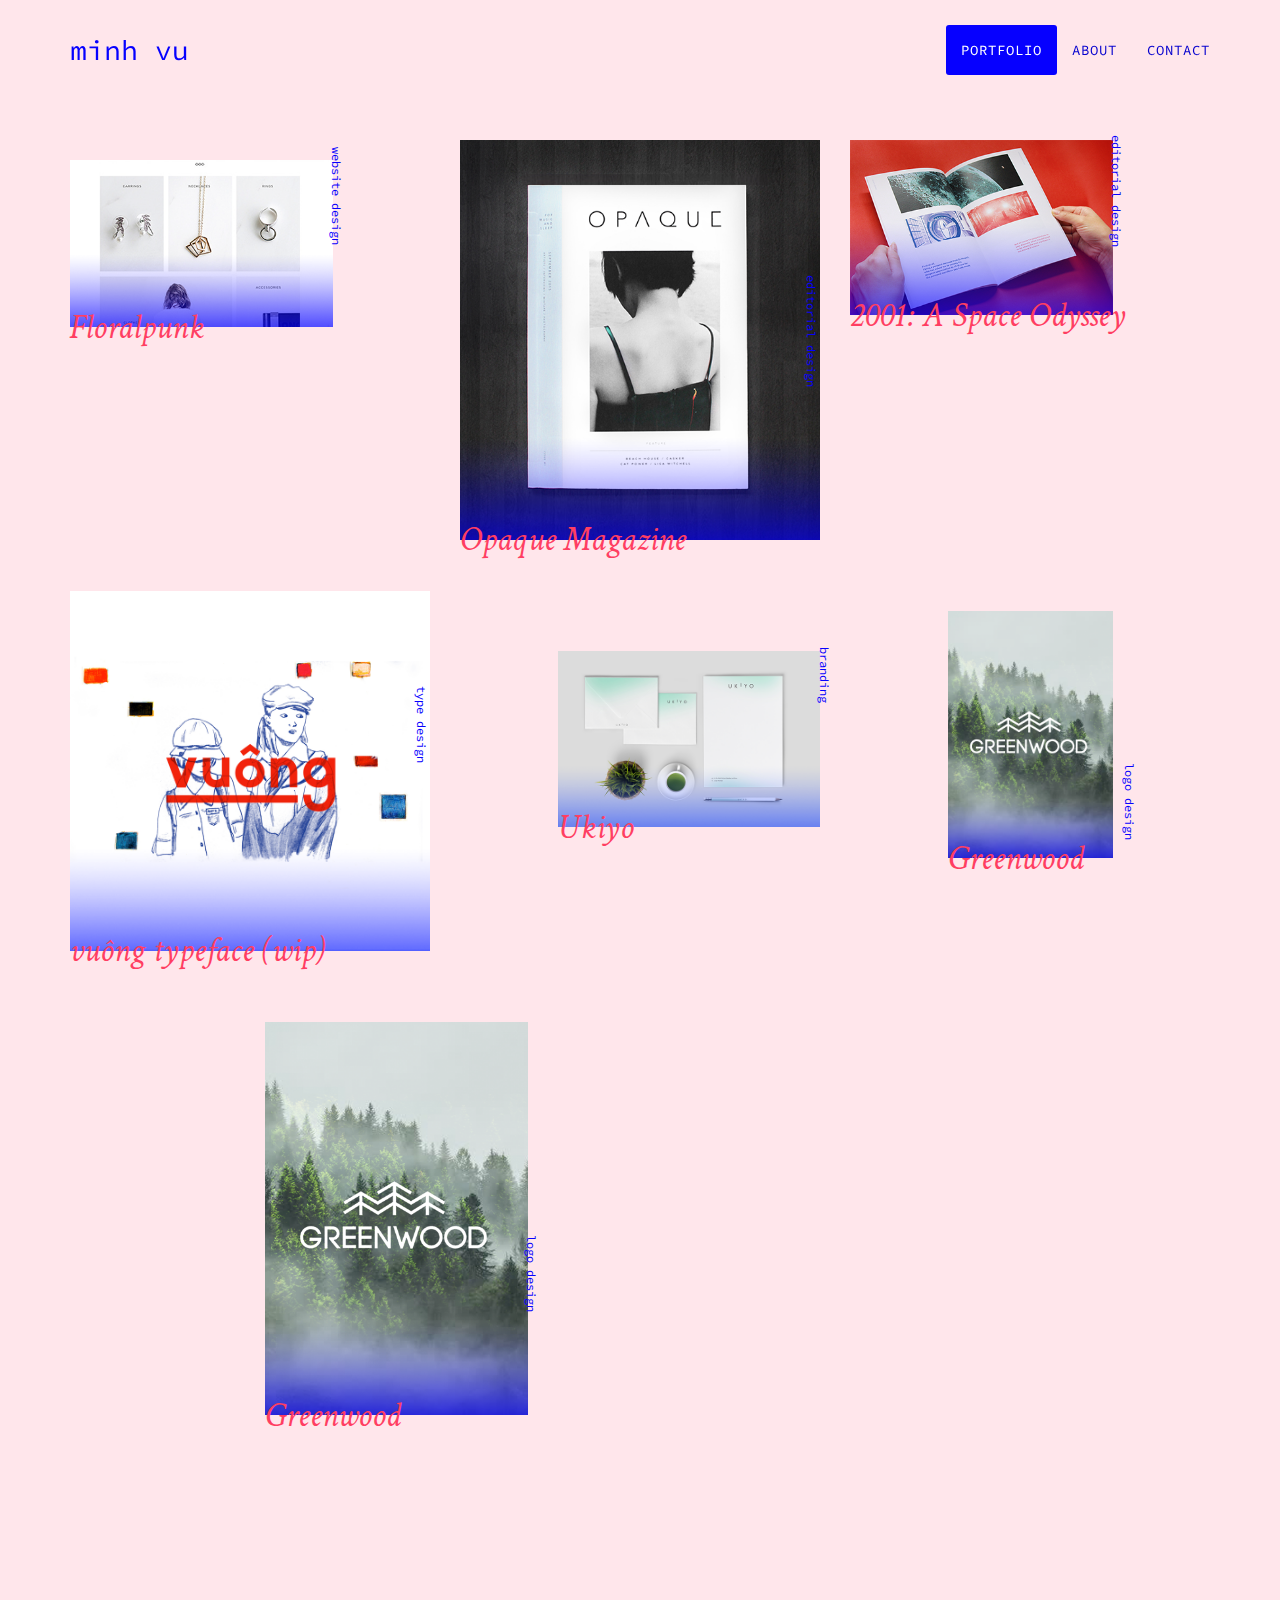
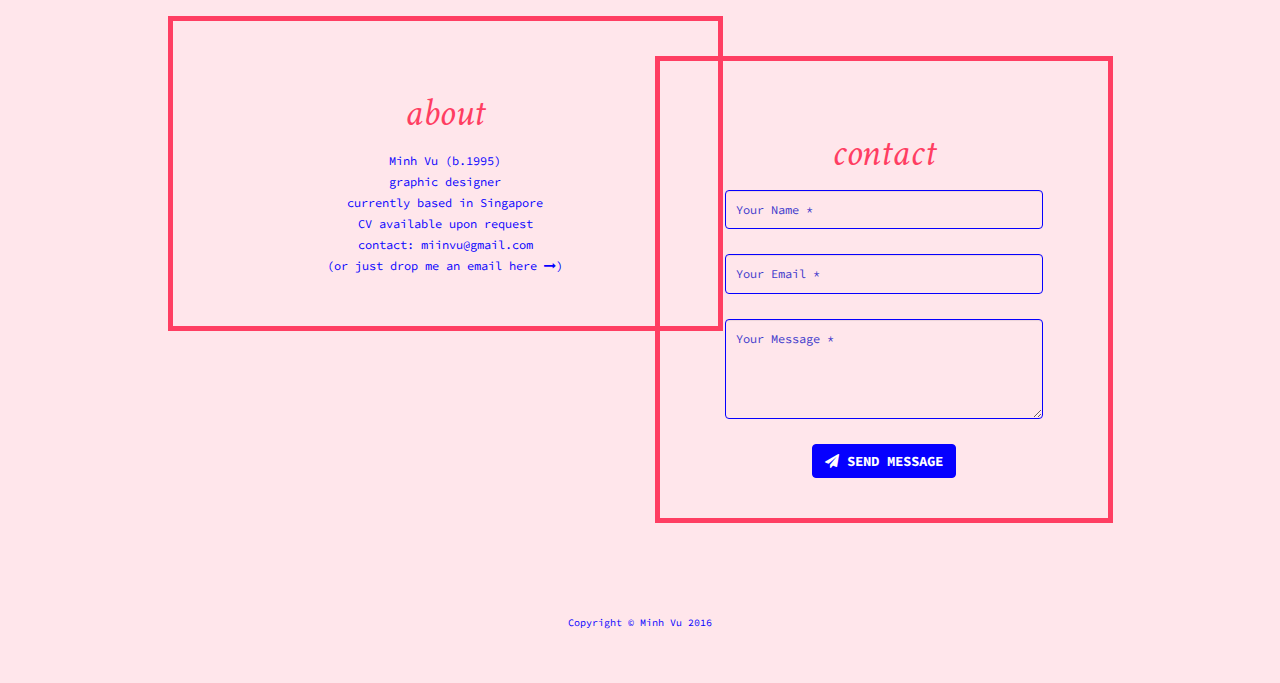
==== index.html @ 69112492 "change colors" ====
<!DOCTYPE html>
<html lang="en">

<head>

    <meta charset="utf-8">
    <meta http-equiv="X-UA-Compatible" content="IE=edge">
    <meta name="viewport" content="width=device-width, initial-scale=1">
    <meta name="description" content="">
    <meta name="author" content="">

    <title>Minh V</title>

    <!-- Bootstrap Core CSS -->
    <link href="css/bootstrap.min.css" rel="stylesheet">

    <!-- Custom CSS -->
    <link href="css/agency.css" rel="stylesheet">
    <link href="css/style.css" rel="stylesheet">
    <link href="css/animate.css" rel="stylesheet">
    <link rel="stylesheet" href="http://anijs.github.io/lib/anicollection/anicollection.css"/>




    <!-- Custom Fonts -->
    <link href="font-awesome/css/font-awesome.min.css" rel="stylesheet" type="text/css">
    <link href='https://fonts.googleapis.com/css?family=Source+Code+Pro:400,200' rel='stylesheet' type='text/css'>
    <link href='https://fonts.googleapis.com/css?family=Crimson+Text:400,400italic' rel='stylesheet' type='text/css'>
    <!-- HTML5 Shim and Respond.js IE8 support of HTML5 elements and media queries -->
    <!-- WARNING: Respond.js doesn't work if you view the page via file:// -->
    <!--[if lt IE 9]>
        <script src="https://oss.maxcdn.com/libs/html5shiv/3.7.0/html5shiv.js"></script>
        <script src="https://oss.maxcdn.com/libs/respond.js/1.4.2/respond.min.js"></script>
    <![endif]-->

</head>

<body id="page-top" class="index">

    <!-- Navigation -->
    <nav class="navbar navbar-default navbar-fixed-top">
        <div class="container">
            <!-- Brand and toggle get grouped for better mobile display -->
            <div class="navbar-header page-scroll">
                <button type="button" class="navbar-toggle" data-toggle="collapse" data-target="#bs-example-navbar-collapse-1">
                    <span class="sr-only">Toggle navigation</span>
                    <span class="icon-bar"></span>
                    <span class="icon-bar"></span>
                    <span class="icon-bar"></span>
                </button>
                <a class="navbar-brand page-scroll" href="#page-top">minh vu</a>
            </div>

            <!-- Collect the nav links, forms, and other content for toggling -->
            <div class="collapse navbar-collapse" id="bs-example-navbar-collapse-1">
                <ul class="nav navbar-nav navbar-right">
                    <li class="hidden">
                        <a href="#page-top"></a>
                    </li>

                    <li>
                        <a class="page-scroll" href="#portfolio">portfolio</a>
                    </li>
                    <li>
                        <a class="page-scroll" href="#about">about</a>
                    </li>

                    <li>
                        <a class="page-scroll" href="#contact">contact</a>
                    </li>
                </ul>
            </div>
            <!-- /.navbar-collapse -->
        </div>
        <!-- /.container-fluid -->
    </nav>


    <!-- Portfolio Grid Section -->
    <section id="portfolio" >
        <section class="container">

            <div class="row">
                <div class="col-md-3 col-sm-6 portfolio-item" data-anijs="if: scroll, on: window, do: flipInX animated, before: $scrollReveal"><br>
                    <a href="#portfolioModal1" class="portfolio-link" data-toggle="modal">
                        <div class="portfolio-hover top">
                            <div class="portfolio-hover-content">
                                <i class="fa fa-bomb fa-2x"></i>
                            </div>
                        </div>
                        <img src="img/portfolio/floralpunk.png" class="img-responsive" alt="">
                    </a>
                    <div class="portfolio-caption">
                      <p class="text-muted">website design</p>
                        <h4>Floralpunk</h4>
                    </div>
                </div>
                <div class="col-md-4 col-md-push-1 col-sm-6 portfolio-item" data-anijs="if: scroll, on: window, do: flipInX animated, before: $scrollReveal">
                    <a href="#portfolioModal2" class="portfolio-link " data-toggle="modal">
                        <div class="portfolio-hover">
                            <div class="portfolio-hover-content">
                                <i class="fa fa-bomb fa-3x"></i>
                            </div>
                        </div>
                        <img src="img/portfolio/opaque.png" class="img-responsive" alt="">
                    </a>
                    <div class="portfolio-caption">
                      <p class="text-muted">editorial design</p>
                        <h4>Opaque Magazine</h4>
                    </div>
                </div>
                <div class="col-md-3 col-md-push-1 col-sm-6 col-sm-push-2 portfolio-item" data-anijs="if: scroll, on: window, do: flipInX animated, before: $scrollReveal">
                    <a href="#portfolioModal3" class="portfolio-link" data-toggle="modal">
                        <div class="portfolio-hover">
                            <div class="portfolio-hover-content">
                                <i class="fa fa-bomb fa-2x"></i>
                            </div>
                        </div>
                        <img src="img/portfolio/odyssey.png" class="img-responsive" alt="">
                    </a>
                    <div class="portfolio-caption">
                        <h4>2001: A Space Odyssey</h4>
                        <p class="text-muted">editorial design</p>
                    </div>
                </div>
              </div>
              <div class="row">
                <div class="col-md-4 col-sm-5 portfolio-item" data-anijs="if: scroll, on: window, do: flipInX animated, before: $scrollReveal">
                    <a href="#portfolioModal4" class="portfolio-link" data-toggle="modal">
                        <div class="portfolio-hover">
                            <div class="portfolio-hover-content">
                                <i class="fa fa-bomb fa-3x"></i>
                            </div>
                        </div>
                        <img src="img/portfolio/vuong.png" class="img-responsive" alt="">
                    </a>
                    <div class="portfolio-caption">
                        <h4>vuông typeface (wip)</h4>
                        <p class="text-muted">type design</p>
                    </div>
                </div>
                <div class="col-md-3 col-md-push-1 col-sm-6 col-sm-push-1 portfolio-item" data-anijs="if: scroll, on: window, do: flipInX animated, before: $scrollReveal">
                  <br><br><br>
                    <a href="#portfolioModal5" class="portfolio-link" data-toggle="modal">
                        <div class="portfolio-hover">
                            <div class="portfolio-hover-content">
                                <i class="fa fa-bomb fa-2x"></i>
                            </div>
                        </div>
                        <img src="img/portfolio/ukiyo.png" class="img-responsive" alt="">
                    </a>
                    <div class="portfolio-caption">
                        <h4>Ukiyo</h4>
                        <p class="text-muted">branding</p>
                    </div>
                </div>
                <div class="col-md-2 col-md-push-2 col-sm-4 col-sm-push-4 portfolio-item" data-anijs="if: scroll, on: window, do: flipInX animated, before: $scrollReveal">
                  <br>
                    <a href="#portfolioModal6" class="portfolio-link" data-toggle="modal">
                        <div class="portfolio-hover">
                            <div class="portfolio-hover-content">
                                <i class="fa fa-bomb fa-x"></i>
                            </div>
                        </div>
                        <img src="img/portfolio/greenwood.png" class="img-responsive" alt="">
                    </a>
                    <div class="portfolio-caption">
                        <h4>Greenwood</h4>
                        <p class="text-muted">logo design</p>
                    </div>
                </div>

              </div>
              <div class="row">
                <div class="col-md-3 col-md-push-2 col-sm-4 col-sm-push-0 portfolio-item" data-anijs="if: scroll, on: window, do: flipInX animated, before: $scrollReveal">
                  <br>
                    <a href="#portfolioModal6" class="portfolio-link" data-toggle="modal">
                        <div class="portfolio-hover">
                            <div class="portfolio-hover-content">
                                <i class="fa fa-bomb fa-x"></i>
                            </div>
                        </div>
                        <img src="img/portfolio/greenwood.png" class="img-responsive" alt="">
                    </a>
                    <div class="portfolio-caption">
                        <h4>Greenwood</h4>
                        <p class="text-muted">logo design</p>
                    </div>
                </div>


            </div>
        </section>
    </section>

    <!-- About Section -->

        <section class="container">
          <div class="row">
            <div class="col-md-6 col-md-push-1 col-sm-6 text-left ">
              <div class="bg-border" data-anijs="if: scroll, on: window, do: flipInX animated, before: $scrollReveal">
                <section id="about" >
                    <h2 class="section-heading text-center">about</h2>
                    <p class="text-muted text-center">Minh Vu (b.1995)
                    <br>graphic designer
                    <br>currently based in Singapore
                    <br> CV available upon request
                    <br>contact: miinvu@gmail.com
                    <br>(or just drop me an email here <i class="fa fa-long-arrow-right"></i>)
                </p>
                </section>
              </div>
            </div>


    <!-- Contact Section -->
                <div class="col-md-5 col-md-push-0 col-sm-6 text-center ">
                  <br><br><div class="bg-border" data-anijs="if: scroll, on: window, do: flipInX animated, before: $scrollReveal">
                  <section id="contact">
                    <h2 class="section-heading">contact</h2>
                    <form name="sentMessage" id="contactForm" novalidate>
                                <div class="form-group">
                                    <input type="text" class="form-control" placeholder="Your Name *" id="name" required data-validation-required-message="Please enter your name.">
                                    <p class="help-block text-danger"></p>
                                </div>
                                <div class="form-group">
                                    <input type="email" class="form-control" placeholder="Your Email *" id="email" required data-validation-required-message="Please enter your email address.">
                                    <p class="help-block text-danger"></p>
                                </div>
                                <div class="form-group">
                                    <textarea class="form-control" placeholder="Your Message *" id="message" required data-validation-required-message="Please enter a message."></textarea>
                                    <p class="help-block text-danger"></p>
                                </div>
                            <div class="clearfix"></div>
                                <div id="success"></div>
                                <button type="submit" class="btn btn-primary"><i class="fa fa-paper-plane"></i> Send Message</button>
                            </div>
                        </div>
                    </form>
    </section>
  </div></div></div></section>





<!--FOOTER-->

    <footer>
        <div class="container">
            <div class="row">
                <div class="col-md-12 text-center">
                    <span class="copyright">Copyright &copy; Minh Vu 2016</span>
                </div>


            </div>
        </div>
    </footer>

    <!-- Portfolio Modals -->
    <!-- Use the modals below to showcase details about your portfolio projects! -->

    <!-- Portfolio Modal 1 -->
    <div class="portfolio-modal modal fade" id="portfolioModal1" tabindex="-1" role="dialog" aria-hidden="true">
        <div class="modal-content">
            <div class="close-modal" data-dismiss="modal">
                <i class="fa fa-times fa-2x" style="color:#0600ff"></i>
            </div>
            <div class="container">
                <div class="row">
                    <div class="col-lg-10 col-lg-offset-1">
                        <div class="modal-body">
                            <!-- Project Details Go Here -->
                            <img class="img-responsive img-centered" src="img/portfolio/floralpunk-pv.jpg" alt="" >
                            <button type="button" class="btn btn-primary" data-dismiss="modal">
                              <i class="fa fa-fast-backward"></i></i> Take me back</button>

                        </div>
                    </div>
                </div>
            </div>
        </div>
    </div>

    <!-- Portfolio Modal 2 -->
    <div class="portfolio-modal modal fade" id="portfolioModal2" tabindex="-1" role="dialog" aria-hidden="true">
        <div class="modal-content">
            <div class="close-modal" data-dismiss="modal">
                <i class="fa fa-times fa-2x" style="color:#0600ff"></i>
            </div>
            <div class="container">
                <div class="row">
                    <div class="col-lg-8 col-lg-offset-2">
                        <div class="modal-body">
                            <h2>Opaque Magazine</h2>
                            <p>A magazine about music and sleep. It simply explores the connection between these two things. Contents include music reviews of relevant musicians, interviews of different people about their sleeps and things around, a mixtape and a photography feature. My magazine concentrates on artists whose music is quite soft and mellow, overall easy-to-sleep-to kind. For interviews, questions are just simple things like what music they listen to before sleeping, where do they sleep best, so on. There is also a photography article which was done by me, and a mixtape.
                            </p>
                            <img class="img-responsive img-centered" src="img/portfolio/opaque-pv1.jpg" alt="">
                            <img class="img-responsive img-centered" src="img/portfolio/opaque-pv2.jpg" alt="">
                            <img class="img-responsive img-centered" src="img/portfolio/opaque-pv3.jpg" alt="">
                            <img class="img-responsive img-centered" src="img/portfolio/opaque-pv4.jpg" alt="">
                            <img class="img-responsive img-centered" src="img/portfolio/opaque-pv5.jpg" alt="">
                            <img class="img-responsive img-centered" src="img/portfolio/opaque-pv6.jpg" alt="">
                            <img class="img-responsive img-centered" src="img/portfolio/opaque-pv7.jpg" alt="">
                            <button type="button" class="btn btn-primary" data-dismiss="modal">
                              <i class="fa fa-fast-backward"></i></i> Take me back</button>
                        </div>
                    </div>
                </div>
            </div>
        </div>
    </div>

    <!-- Portfolio Modal 3 -->
    <div class="portfolio-modal modal fade" id="portfolioModal3" tabindex="-1" role="dialog" aria-hidden="true">
        <div class="modal-content">
            <div class="close-modal" data-dismiss="modal">
                <i class="fa fa-times fa-2x" style="color:#0600ff"></i>
            </div>
            <div class="container">
                <div class="row">
                    <div class="col-lg-8 col-lg-offset-2">
                        <div class="modal-body">
                            <!-- Project Details Go Here -->
                            <h2>2001: A Space Odyssey</h2>
                            <p>Stanley Kubrick’s 2001: A Space Odyssey in a booklet.</p>
                            <img class="img-responsive img-centered" src="img/portfolio/odyssey-pv1.gif" alt="">
                            <img class="img-responsive img-centered" src="img/portfolio/odyssey-pv2.png" alt="">
                            <img class="img-responsive img-centered" src="img/portfolio/odyssey-pv3.png" alt="">
                            <img class="img-responsive img-centered" src="img/portfolio/odyssey-pv4.png" alt="">
                            <img class="img-responsive img-centered" src="img/portfolio/odyssey-pv5.png" alt="">
                            <img class="img-responsive img-centered" src="img/portfolio/odyssey-pv6.png" alt="">
                            <img class="img-responsive img-centered" src="img/portfolio/odyssey-pv7.png" alt="">
                            <img class="img-responsive img-centered" src="img/portfolio/odyssey-pv8.png" alt="">
                            <img class="img-responsive img-centered" src="img/portfolio/odyssey-pv9.png" alt="">
                            <img class="img-responsive img-centered" src="img/portfolio/odyssey-pv10.png" alt="">
                            <button type="button" class="btn btn-primary" data-dismiss="modal">
                              <i class="fa fa-fast-backward"></i></i> Take me back</button>
                            </div>
                    </div>
                </div>
            </div>
        </div>
    </div>

    <!-- Portfolio Modal 4 -->
    <div class="portfolio-modal modal fade" id="portfolioModal4" tabindex="-1" role="dialog" aria-hidden="true">
        <div class="modal-content">
            <div class="close-modal" data-dismiss="modal">
                <i class="fa fa-times fa-2x" style="color:#0600ff"></i>
            </div>
            <div class="container">
                <div class="row">
                    <div class="col-lg-8 col-lg-offset-2">
                        <div class="modal-body">
                            <!-- Project Details Go Here -->
                            <h2>vuông typeface (wip)</h2>
                            <p>A personal experimental type project, which is inspired by modernism grotesque typeface and Vietnamese's handwriting.
Work-in-progress.</p>
                            <img class="img-responsive img-centered" src="img/portfolio/vuong-pv1.jpg" alt="">
                            <img class="img-responsive img-centered" src="img/portfolio/vuong-pv2.jpg" alt="">
                            <img class="img-responsive img-centered" src="img/portfolio/vuong-pv3.jpg" alt="">
                            <img class="img-responsive img-centered" src="img/portfolio/vuong-pv4.jpg" alt="">
                            <img class="img-responsive img-centered" src="img/portfolio/vuong-pv5.jpg" alt="">
                            <img class="img-responsive img-centered" src="img/portfolio/vuong-pv6.jpg" alt="">
                            <img class="img-responsive img-centered" src="img/portfolio/vuong-pv7.jpg" alt="">
                            <button type="button" class="btn btn-primary" data-dismiss="modal">
                              <i class="fa fa-fast-backward"></i></i> Take me back</button>

                            </div>
                    </div>
                </div>
            </div>
        </div>
    </div>

    <!-- Portfolio Modal 5 -->
    <div class="portfolio-modal modal fade" id="portfolioModal5" tabindex="-1" role="dialog" aria-hidden="true">
        <div class="modal-content">
            <div class="close-modal" data-dismiss="modal">
                <i class="fa fa-times fa-2x" style="color:#0600ff"></i>
            </div>
            <div class="container">
                <div class="row">
                    <div class="col-lg-8 col-lg-offset-2">
                        <div class="modal-body">
                            <!-- Project Details Go Here -->
                            <h2>Ukiyo</h2>
                            <p>Ukiyo is a modern tea house in Tokyo, Japan. 'Ukiyo' in Japanese means 'The Floating World'.
                              The logo design resembles this notion and mint green is used as the main color for a tranquil and delicate brand visual.</p>
                            <img class="img-responsive img-centered" src="img/portfolio/ukiyo-pv1.jpg" alt="">
                            <img class="img-responsive img-centered" src="img/portfolio/ukiyo-pv2.jpg" alt="">
                            <img class="img-responsive img-centered" src="img/portfolio/ukiyo-pv3.jpg" alt="">
                            <button type="button" class="btn btn-primary" data-dismiss="modal">
                              <i class="fa fa-fast-backward"></i></i> Take me back</button>
                            </div>
                    </div>
                </div>
            </div>
        </div>
    </div>

    <!-- Portfolio Modal 6 -->
    <div class="portfolio-modal modal fade" id="portfolioModal6" tabindex="-1" role="dialog" aria-hidden="true">
        <div class="modal-content">
            <div class="close-modal" data-dismiss="modal">
                <i class="fa fa-times fa-2x" style="color:#0600ff"></i>
            </div>
            <div class="container">
                <div class="row">
                    <div class="col-lg-8 col-lg-offset-2">
                        <div class="modal-body">
                            <!-- Project Details Go Here -->
                            <h2>Greenwood</h2>
                            <p>Greenwood is a small handmade clothing brand based in Hanoi, Vietnam. The logo focuses on simplicity and freshness.</p>
                            <img class="img-responsive img-centered" src="img/portfolio/greenwood-pv1.png" alt="">
                            <img class="img-responsive img-centered" src="img/portfolio/greenwood-pv2.jpg" alt="">
                            <img class="img-responsive img-centered" src="img/portfolio/greenwood-pv3.jpg" alt="">
                            <img class="img-responsive img-centered" src="img/portfolio/greenwood-pv4.jpg" alt="">
                            <img class="img-responsive img-centered" src="img/portfolio/greenwood-pv5.jpg" alt="">
                            <button type="button" class="btn btn-primary" data-dismiss="modal">
                              <i class="fa fa-fast-backward"></i></i> Take me back</button>
                            </div>
                    </div>
                </div>
            </div>
        </div>
    </div>

    <!-- jQuery & THEME-->
    <script src="js/jquery.js"></script>

    <!-- Bootstrap Core JavaScript -->
    <script src="js/bootstrap.min.js"></script>

    <!-- Plugin JavaScript -->

    <script src="http://cdnjs.cloudflare.com/ajax/libs/jquery-easing/1.3/jquery.easing.min.js"></script>
    <script src="js/classie.js"></script>
    <script src="js/cbpAnimatedHeader.js"></script>
    <!-- AniJS Core File -->
    <script src="http://anijs.github.io/lib/anijs/anijs.js"></script>
    <script src="http://anijs.github.io/lib/anijs/helpers/scrollreveal/anijs-helper-scrollreveal.js"></script>


    <!-- Contact Form JavaScript -->
    <script src="js/jqBootstrapValidation.js"></script>
    <script src="js/contact_me.js"></script>

    <!-- Custom Theme JavaScript -->
    <script src="js/agency.js"></script>
    <script src="js/paralax.js"></script>
    <script src="js/app.js"></script>




</body>

</html>
---- css/style.css ----
body{
  overflow-x:hidden;
  font-family:"Crimson Text","Source Code Pro",sans-serif;
  background-color:#ffe6eb;
  background-image: url(../img/b.png);
  background-position: center;
  background-attachment: fixed;
  background-repeat:repeat;
}

.text-muted{font-family: "Source Code Pro";color:#0600ff}

.text-primary{color:#ff3e62}


p{font-size:12px;line-height:1.75}

p.large{font-size:16px}

a,a:hover,a:focus,a:active,a.active{outline:0}

a{color:#0600ff}a:hover,a:focus,a:active,a.active{color:#0500ce}

h1,h2,h3,h4,h5,h6{font-family: "Crimson Text","Source Code Pro","Helvetica Neue",Helvetica,Arial,sans-serif;color:#ff3e62;font-weight:400}

.img-centered{margin:0 auto}.bg-blue{background-color: #0600ff; }

.bg-darkest-gray{background-color:transparent}
.bg-border {border-color:#ff3e62; border-style: solid; border-width: 5px;padding-left: 45px; padding-right: 45px;}

.btn-primary{color:#fff;background-color:#0600ff;border-color:#0600ff;font-family:"Source Code Pro",Helvetica,Arial,sans-serif;text-transform:uppercase;font-weight:700}

.btn-primary:hover,.btn-primary:focus,.btn-primary:active,.btn-primary.active,.open .dropdown-toggle.btn-primary{color:#fff;background-color:#0500ce;border-color:#0500ce}

.btn-primary:active,.btn-primary.active,.open .dropdown-toggle.btn-primary{background-image:none}

.btn-primary.disabled,.btn-primary[disabled],fieldset[disabled] .btn-primary,.btn-primary.disabled:hover,.btn-primary[disabled]:hover,fieldset[disabled] .btn-primary:hover,.btn-primary.disabled:focus,.btn-primary[disabled]:focus,fieldset[disabled] .btn-primary:focus,.btn-primary.disabled:active,.btn-primary[disabled]:active,fieldset[disabled] .btn-primary:active,.btn-primary.disabled.active,.btn-primary[disabled].active,fieldset[disabled] .btn-primary.active{background-color:#0600ff;border-color:#0600ff}

.btn-primary .badge{color:#0600ff;background-color:#fff}

.btn-xl{color:#fff;background-color:#0600ff;border-color:#0600ff;font-family:"Source Code Pro",Helvetica,Arial,sans-serif;text-transform:uppercase;font-weight:700;border-radius:3px;font-size:18px;padding:20px 40px}

.btn-xl:hover,.btn-xl:focus,.btn-xl:active,.btn-xl.active,.open .dropdown-toggle.btn-xl{color:#fff;background-color:#0500ce;border-color:#0500ce}

.btn-xl:active,.btn-xl.active,.open .dropdown-toggle.btn-xl{background-image:none}

.btn-xl.disabled,.btn-xl[disabled],fieldset[disabled] .btn-xl,.btn-xl.disabled:hover,.btn-xl[disabled]:hover,fieldset[disabled] .btn-xl:hover,.btn-xl.disabled:focus,.btn-xl[disabled]:focus,fieldset[disabled] .btn-xl:focus,.btn-xl.disabled:active,.btn-xl[disabled]:active,fieldset[disabled] .btn-xl:active,.btn-xl.disabled.active,.btn-xl[disabled].active,fieldset[disabled] .btn-xl.active{background-color:#0600ff;border-color:#0600ff}

.btn-xl .badge{color:#0600ff;background-color:#fff}

.navbar-default{background-color:transparent;border-color:transparent}

.navbar-default .navbar-brand{color:#0600ff;font-family:"Source Code Pro",Helvetica,Arial,cursive}

.navbar-default .navbar-brand:hover,.navbar-default .navbar-brand:focus,.navbar-default .navbar-brand:active,.navbar-default .navbar-brand.active{color:#0500ce}

.navbar-default .navbar-collapse{border-color:transparent}

.navbar-default .navbar-toggle{background-color:#0600ff;border-color:#0600ff}

.navbar-default .navbar-toggle .icon-bar{background-color:#fff}

.navbar-default .navbar-toggle:hover,.navbar-default .navbar-toggle:focus{background-color:#0600ff}

.navbar-default .nav li a{font-family:"Source Code Pro",Helvetica,Arial,sans-serif;text-transform:uppercase;font-weight:400;letter-spacing:1px;color:#0500ce}

.navbar-default .nav li a:hover,.navbar-default .nav li a:focus{color:#0600ff;outline:0}

.navbar-default .navbar-nav>.active>a{border-radius:0;color:#fff;background-color:#0600ff}

.navbar-default .navbar-nav>.active>a:hover,.navbar-default .navbar-nav>.active>a:focus{color:#fff;background-color:#0500ce}

@media (min-width:768px){.navbar-default{background-color:transparent;padding:25px 0;-webkit-transition:padding .3s;-moz-transition:padding .3s;transition:padding .3s;border:0}

.navbar-default .navbar-brand{font-size:2em;-webkit-transition:all .3s;-moz-transition:all .3s;transition:all .3s}

.navbar-default .navbar-nav>.active>a{border-radius:3px}

.navbar-default.navbar-shrink{
  background-color:transparent;
  background-image: url(../img/b.png);
  background-position: center;
  background-attachment: fixed;
  background-repeat:repeat;
  padding:10px 0}

.navbar-default.navbar-shrink .navbar-brand{font-size:1.5em}}

header{background-image:url(../img/header-bg.jpg);
  background-repeat:none;background-attachment:scroll;background-position:center center;-webkit-background-size:cover;-moz-background-size:cover;background-size:cover;-o-background-size:cover;text-align:center;color:#fff}

  header .intro-text{padding-top:100px;padding-bottom:50px}

  header .intro-text .intro-lead-in{font-family:"Droid Serif","Helvetica Neue",Helvetica,Arial,sans-serif;font-style:italic;font-size:22px;line-height:22px;margin-bottom:25px}

  header .intro-text .intro-heading{font-family:Montserrat,"Helvetica Neue",Helvetica,Arial,sans-serif;text-transform:uppercase;font-weight:700;font-size:50px;line-height:50px;margin-bottom:25px}

  @media (min-width:768px){header .intro-text{padding-top:300px;padding-bottom:200px}

  header .intro-text .intro-lead-in{font-family:"Source Code Pro",Helvetica,Arial,sans-serif;font-style:italic;font-size:40px;line-height:40px;margin-bottom:25px}

  header .intro-text .intro-heading{font-family:"Source Code Pro",Helvetica,Arial,sans-serif;text-transform:uppercase;font-weight:700;font-size:75px;line-height:75px;margin-bottom:50px}}

  section{padding:40px 0}

  section h2.section-heading{font-size:40px;margin-top:0;margin-bottom:15px;font-style:italic;}

  section h3.section-subheading{font-size:16px;font-family:"Source Code Pro",Helvetica,Arial,sans-serif;text-transform:none;font-weight:400;margin-bottom:75px}

  @media (min-width:768px){section{padding:70px 20px 40px}}
  @media (max-width:768px){section{padding:30px 0 2 0px 0}}

  .service-heading{margin:15px 0;text-transform:none}

  #portfolio .portfolio-item{margin:0 0 25px;right:0; }

  #portfolio .portfolio-item .portfolio-link{display:block;position:relative;max-width:400px;margin:0 auto;top:0;}

  #portfolio .portfolio-item .portfolio-link .portfolio-hover{background:rgba(6,0,255,.9);position:absolute;width:100%;height:100%;opacity:0;
  transition:all ease .5s;-webkit-transition:all ease .5s;-moz-transition:all ease .5s;}


  #portfolio .portfolio-item .portfolio-link .portfolio-hover:hover{opacity:1; }

  #portfolio .portfolio-item .portfolio-link .portfolio-hover .portfolio-hover-content{position:absolute;width:100%;height:20px;font-size:20px;text-align:center;top:50%;margin-top:-12px;color:#fff}

  #portfolio .portfolio-item .portfolio-link .portfolio-hover .portfolio-hover-content i{margin-top:-12px}

  #portfolio .portfolio-item .portfolio-link .portfolio-hover .portfolio-hover-content h3,#portfolio .portfolio-item .portfolio-link .portfolio-hover .portfolio-hover-content h4{margin:0}

  #portfolio .portfolio-item .portfolio-caption{max-width:400px;margin:0 auto;background-color:transparent;text-align:left; }#portfolio .portfolio-item .portfolio-caption h4{font-family:"Crimson Text",Helvetica,Arial,sans-serif;font-style:italic;font-size:34px;margin:0;position:absolute;bottom:1px;}


  #portfolio .portfolio-item .portfolio-caption p{font-family:"Source Code Pro",Helvetica,Arial,sans-serif;font-size:12px;weight:200;margin:0; top:0px;
  transform: rotate(90deg);
  -webkit-transform: rotate(90deg);
-moz-transform: rotate(90deg);
-ms-transform: rotate(90deg);
-o-transform: rotate(90deg);
transform: rotate(90deg);
-ms-transform: rotate(90deg); /* IE 9 */
-ms-transform-origin: 87% 230%; /* IE 9 */
-webkit-transform: rotate(90deg); /* Chrome, Safari, Opera */
-webkit-transform-origin: 87% 320%; /* Chrome, Safari, Opera */
transform: rotate(90deg);
  	transform-origin: 87% 230% ;
  z-index:20000;}


  #portfolio *{z-index:0}@media (min-width:767px){#portfolio .portfolio-item{margin:0 0 30px}}

.team-member{text-align:center;margin-bottom:50px}
.team-member img{margin:0 auto;border:7px solid #fff}
.team-member h4{margin-top:25px;margin-bottom:0;text-transform:none}
.team-member p{margin-top:0}aside.clients img{margin:50px auto}
section#contact{background-color: transparent;  }
section#contact .section-heading{color:#ff3e62;}
section#contact .form-group{margin-bottom:25px;}
section#contact .form-group input,section#contact .form-group textarea{
  font-family:"Source Code Pro","Helvetica Neue",Helvetica,Arial,sans-serif;
  text-transform:;
  font-weight:400;
  font-size:12px;
  color:#ff3e62;
  padding:10px;
}
section#contact .form-group input.form-control{height:auto;background-color:transparent;border-color:#0600ff;}
section#contact .form-group textarea.form-control{height:100px;background-color:transparent; border-color:#0600ff;}
section#contact .form-control:focus{border-color:#0600ff;box-shadow:none}
section#contact ::-webkit-input-placeholder{font-family:"Source Code Pro","Helvetica Neue",Helvetica,Arial,sans-serif;text-transform:;font-weight:400;color:#3e3acb}
section#contact :-moz-placeholder{font-family:"Source Code Pro","Helvetica Neue",Helvetica,Arial,sans-serif;text-transform:;font-weight:400;color:#3e3acb}
section#contact ::-moz-placeholder{font-family:"Source Code Pro","Helvetica Neue",Helvetica,Arial,sans-serif;text-transform:;font-weight:400;color:#3e3acb}
section#contact :-ms-input-placeholder{font-family:"Source Code Pro""Helvetica Neue",Helvetica,Arial,sans-serif;text-transform:;font-weight:400;color:#3e3acb}
section#contact .text-danger{font-family:"Source Code Pro","Helvetica Neue",Helvetica,Arial,sans-serif;
color:#e74c3c}

footer{padding:25px 0;text-align:center}

footer span.copyright{line-height:70px;font-family:"Source Code Pro","Helvetica Neue",Helvetica,Arial,sans-serif;font-size:10px;text-transform:uppercase;text-transform:none;color:#0600ff;}

footer ul.quicklinks{margin-bottom:0;line-height:40px;font-family:"Crimson Text","Helvetica Neue",Helvetica,Arial,sans-serif;text-transform:uppercase;text-transform:none}

ul.social-buttons{margin-bottom:0}

ul.social-buttons li a{display:block;background-color:#222;height:40px;width:40px;border-radius:100%;font-size:20px;line-height:40px;color:#fff;outline:0;-webkit-transition:all .3s;-moz-transition:all .3s;transition:all .3s}

ul.social-buttons li a:hover,ul.social-buttons li a:focus,ul.social-buttons li a:active{background-color:#0600ff}

.btn:focus,.btn:active,.btn.active,.btn:active:focus{outline:0}

.portfolio-modal .modal-content{background-color:rgba(255, 245, 247, 0.9); border-radius:0;background-clip:border-box;-webkit-box-shadow:none;box-shadow:none;border:0;min-height:100%;padding:100px 0;text-align:center}

.portfolio-modal .modal-content h2{margin-bottom:15px;font-size:3em;font-style: italic;}

.portfolio-modal .modal-content p{margin-bottom:30px;
  font-family:"Source Code Pro",Helvetica,Arial,sans-serif; color:#0600ff;}

.portfolio-modal .modal-content p.item-intro{margin:20px 0 30px;font-family:"Source Code Pro",Helvetica,Arial,sans-serif;font-style:italic;font-size:16px}

.portfolio-modal .modal-content ul.list-inline{margin-bottom:30px;margin-top:0}

.portfolio-modal .modal-content img{margin-bottom:30px}

.portfolio-modal .close-modal{position:fixed;width:75px;height:75px;background-color:transparent;top:25px;right:25px;cursor:pointer}

.portfolio-modal .close-modal:hover{opacity:.6}

.portfolio-modal .close-modal .lr{height:75px;width:1px;margin-left:35px;background-color:#222;transform:rotate(45deg);-ms-transform:rotate(45deg);-webkit-transform:rotate(45deg);z-index:1051}

.portfolio-modal .close-modal .lr .rl{height:75px;width:1px;background-color:#222;transform:rotate(90deg);-ms-transform:rotate(90deg);-webkit-transform:rotate(90deg);z-index:1052}

.portfolio-modal .modal-backdrop{opacity:0;display:none}

::-moz-selection{text-shadow:none;background:#fff}

::selection{text-shadow:none;background:#fff}

img::selection{background:0 0}

img::-moz-selection{background:0 0}

body{webkit-tap-highlight-color:#0600ff}


/*ANIMATION SCROLL*/
.hidden{
     opacity:0;
}
.visible{
     opacity:1;
}
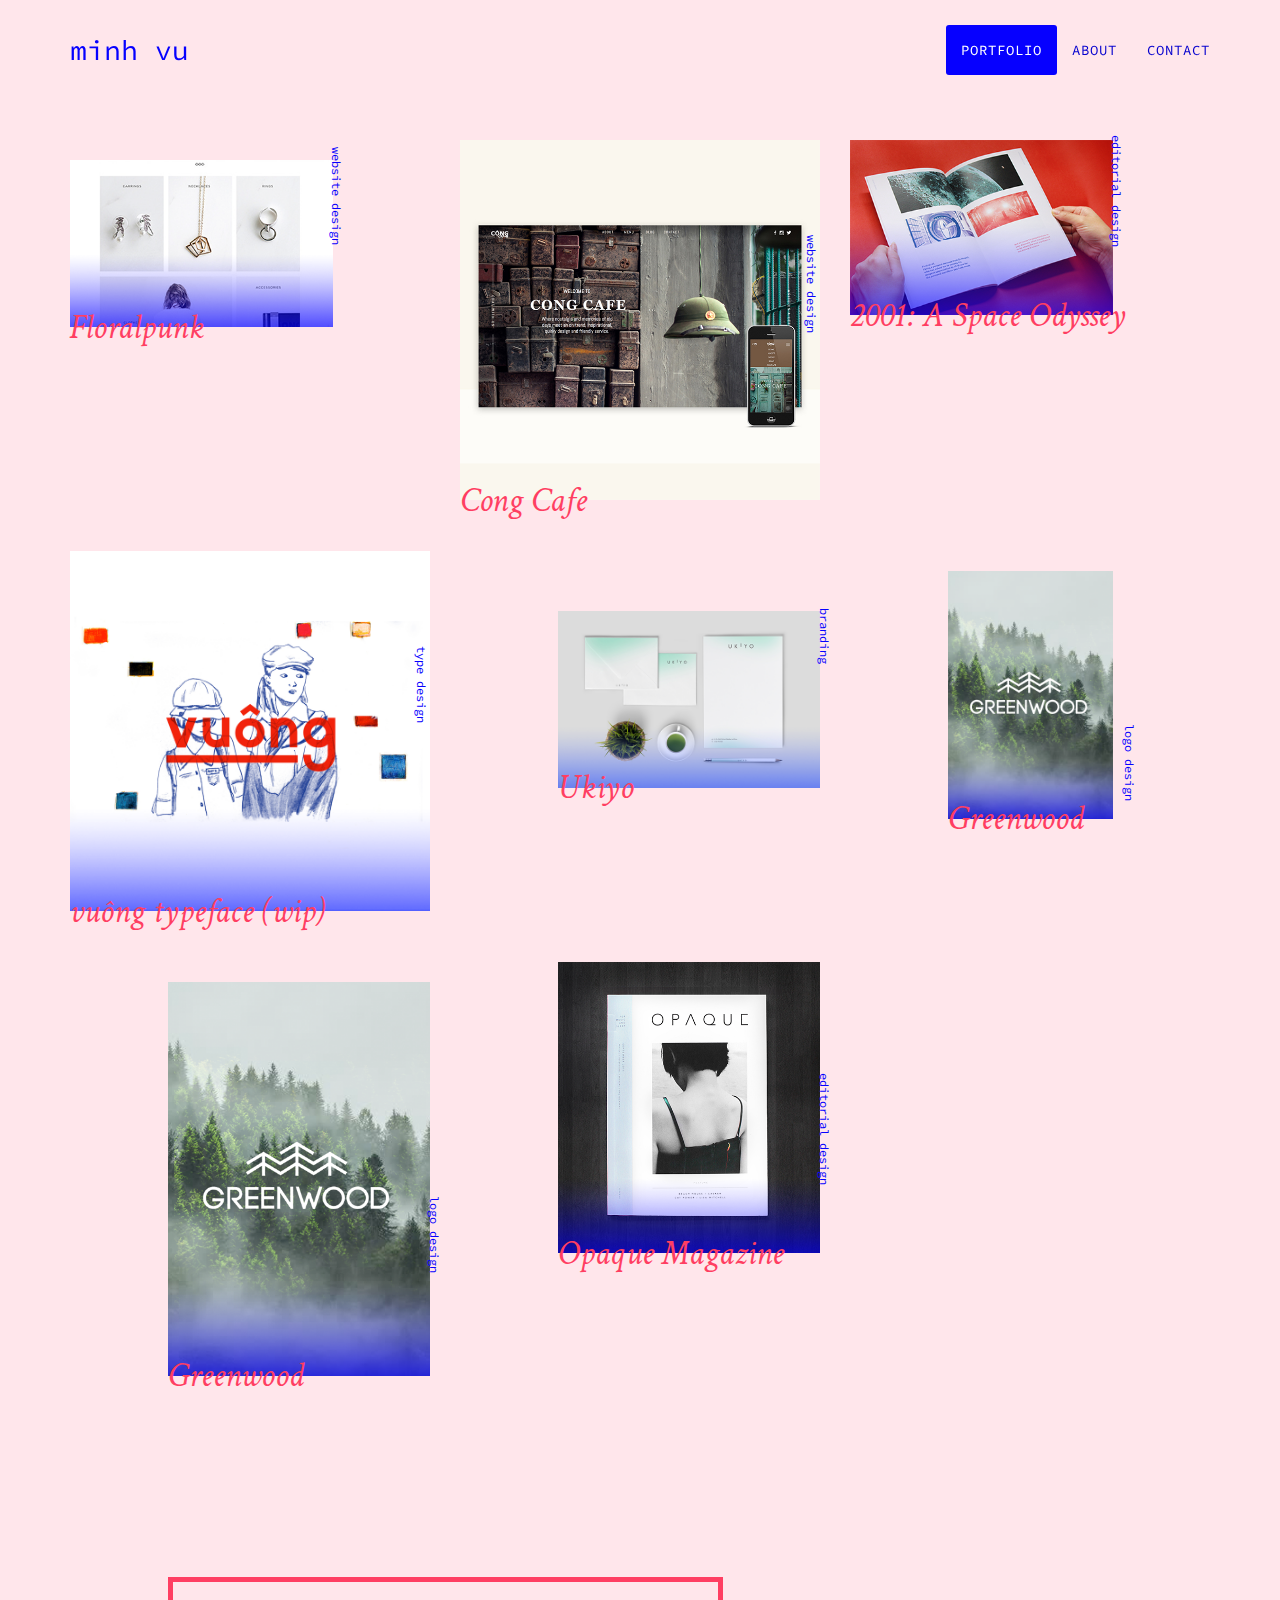
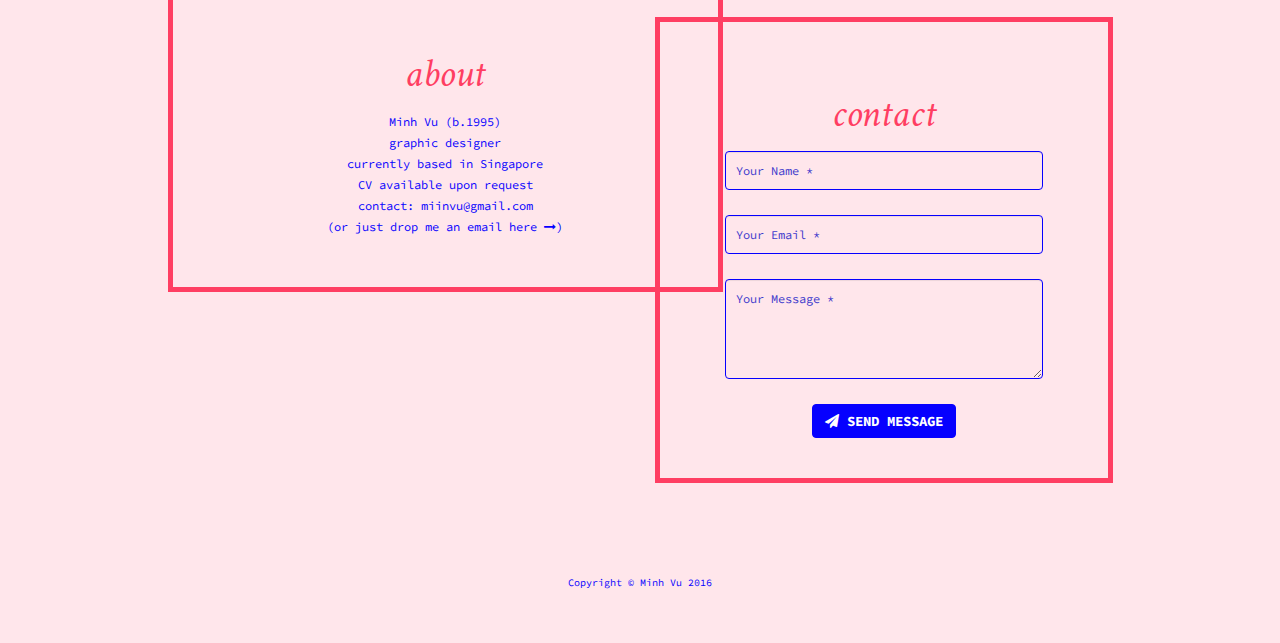
==== commit 5767e7bd: "congcafe" ====
--- a/index.html
+++ b/index.html
@@ -96,20 +96,22 @@
                         <h4>Floralpunk</h4>
                     </div>
                 </div>
+
                 <div class="col-md-4 col-md-push-1 col-sm-6 portfolio-item" data-anijs="if: scroll, on: window, do: flipInX animated, before: $scrollReveal">
-                    <a href="#portfolioModal2" class="portfolio-link " data-toggle="modal">
+                    <a href="#cong" class="portfolio-link " data-toggle="modal">
                         <div class="portfolio-hover">
                             <div class="portfolio-hover-content">
                                 <i class="fa fa-bomb fa-3x"></i>
                             </div>
                         </div>
-                        <img src="img/portfolio/opaque.png" class="img-responsive" alt="">
-                    </a>
-                    <div class="portfolio-caption">
-                      <p class="text-muted">editorial design</p>
-                        <h4>Opaque Magazine</h4>
-                    </div>
-                </div>
+                        <img src="img/portfolio/cong.jpg" class="img-responsive" alt="">
+                    </a>
+                    <div class="portfolio-caption">
+                      <p class="text-muted">website design</p>
+                        <h4>Cong Cafe</h4>
+                    </div>
+                </div>
+
                 <div class="col-md-3 col-md-push-1 col-sm-6 col-sm-push-2 portfolio-item" data-anijs="if: scroll, on: window, do: flipInX animated, before: $scrollReveal">
                     <a href="#portfolioModal3" class="portfolio-link" data-toggle="modal">
                         <div class="portfolio-hover">
@@ -173,7 +175,7 @@
 
               </div>
               <div class="row">
-                <div class="col-md-3 col-md-push-2 col-sm-4 col-sm-push-0 portfolio-item" data-anijs="if: scroll, on: window, do: flipInX animated, before: $scrollReveal">
+                <div class="col-md-3 col-md-push-1 col-sm-4 col-sm-push-0 portfolio-item" data-anijs="if: scroll, on: window, do: flipInX animated, before: $scrollReveal">
                   <br>
                     <a href="#portfolioModal6" class="portfolio-link" data-toggle="modal">
                         <div class="portfolio-hover">
@@ -186,6 +188,21 @@
                     <div class="portfolio-caption">
                         <h4>Greenwood</h4>
                         <p class="text-muted">logo design</p>
+                    </div>
+                </div>
+
+                <div class="col-md-3 col-md-push-2 col-sm-6 portfolio-item" data-anijs="if: scroll, on: window, do: flipInX animated, before: $scrollReveal">
+                    <a href="#opaque" class="portfolio-link " data-toggle="modal">
+                        <div class="portfolio-hover">
+                            <div class="portfolio-hover-content">
+                                <i class="fa fa-bomb fa-3x"></i>
+                            </div>
+                        </div>
+                        <img src="img/portfolio/opaque.png" class="img-responsive" alt="">
+                    </a>
+                    <div class="portfolio-caption">
+                      <p class="text-muted">editorial design</p>
+                        <h4>Opaque Magazine</h4>
                     </div>
                 </div>
 
@@ -219,7 +236,7 @@
                   <br><br><div class="bg-border" data-anijs="if: scroll, on: window, do: flipInX animated, before: $scrollReveal">
                   <section id="contact">
                     <h2 class="section-heading">contact</h2>
-                    <form name="sentMessage" id="contactForm" novalidate>
+                    <form name="sentMessage" id="contactForm" action='mail/contact_me.php' novalidate>
                                 <div class="form-group">
                                     <input type="text" class="form-control" placeholder="Your Name *" id="name" required data-validation-required-message="Please enter your name.">
                                     <p class="help-block text-danger"></p>
@@ -284,8 +301,37 @@
         </div>
     </div>
 
+
+    <!-- Portfolio Modal - CONG CAFE -->
+    <div class="portfolio-modal modal fade" id="cong" tabindex="-1" role="dialog" aria-hidden="true">
+        <div class="modal-content">
+            <div class="close-modal" data-dismiss="modal">
+                <i class="fa fa-times fa-2x" style="color:#0600ff"></i>
+            </div>
+            <div class="container">
+                <div class="row">
+                    <div class="col-lg-10 col-lg-offset-1">
+                        <div class="modal-body">
+                            <!-- Project Details Go Here -->
+                            <img class="img-responsive img-centered" src="img/portfolio/cong-pv1.jpg" alt="" >
+                            <div class="embed-responsive embed-responsive-16by9">
+                               <iframe width="900" height="470" class="embed-responsive-item" src="//www.youtube.com/embed/c9eS_utXlCY" frameborder="0" allowfullscreen>
+                               </iframe>
+                           </div>
+                            <img class="img-responsive img-centered" src="img/portfolio/cong-pv2.jpg" alt="" >
+
+                            <button type="button" class="btn btn-primary" data-dismiss="modal">
+                              <i class="fa fa-fast-backward"></i></i> Take me back</button>
+
+                        </div>
+                    </div>
+                </div>
+            </div>
+        </div>
+    </div>
+
     <!-- Portfolio Modal 2 -->
-    <div class="portfolio-modal modal fade" id="portfolioModal2" tabindex="-1" role="dialog" aria-hidden="true">
+    <div class="portfolio-modal modal fade" id="opaque" tabindex="-1" role="dialog" aria-hidden="true">
         <div class="modal-content">
             <div class="close-modal" data-dismiss="modal">
                 <i class="fa fa-times fa-2x" style="color:#0600ff"></i>
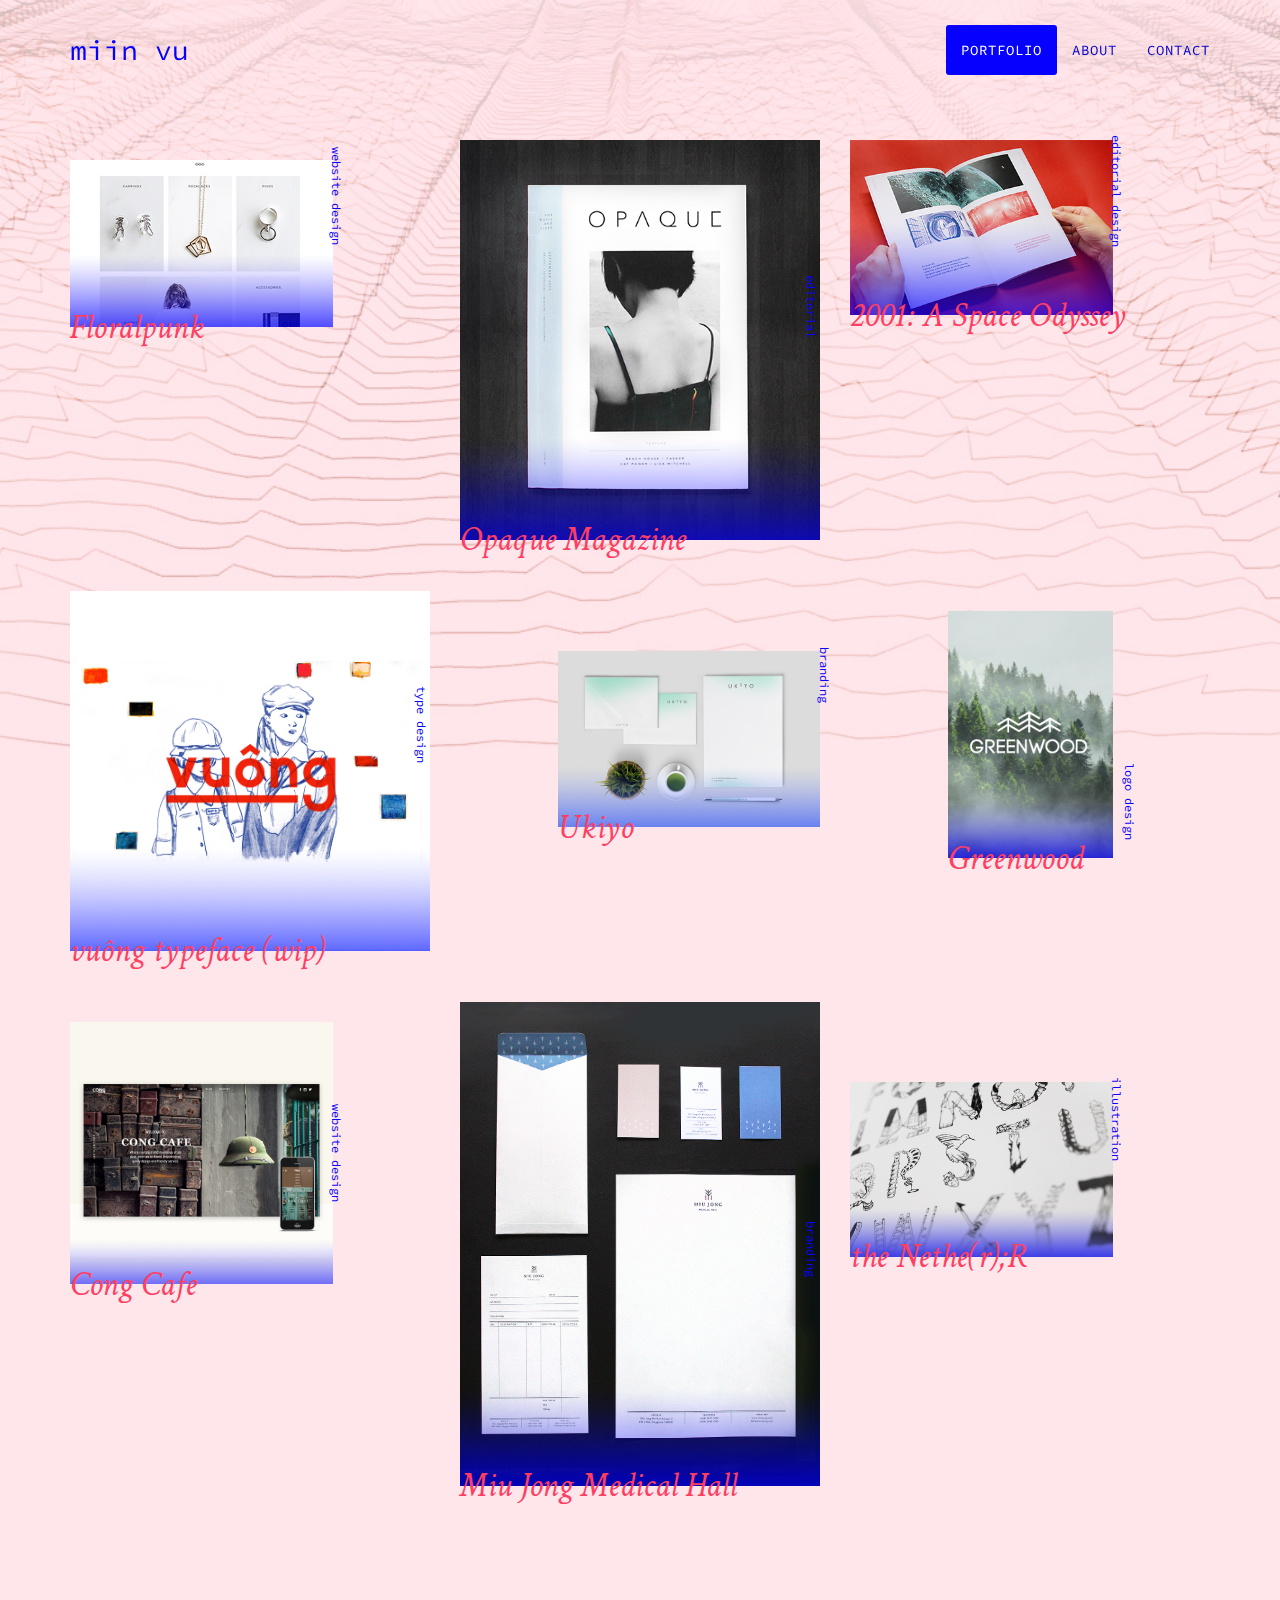
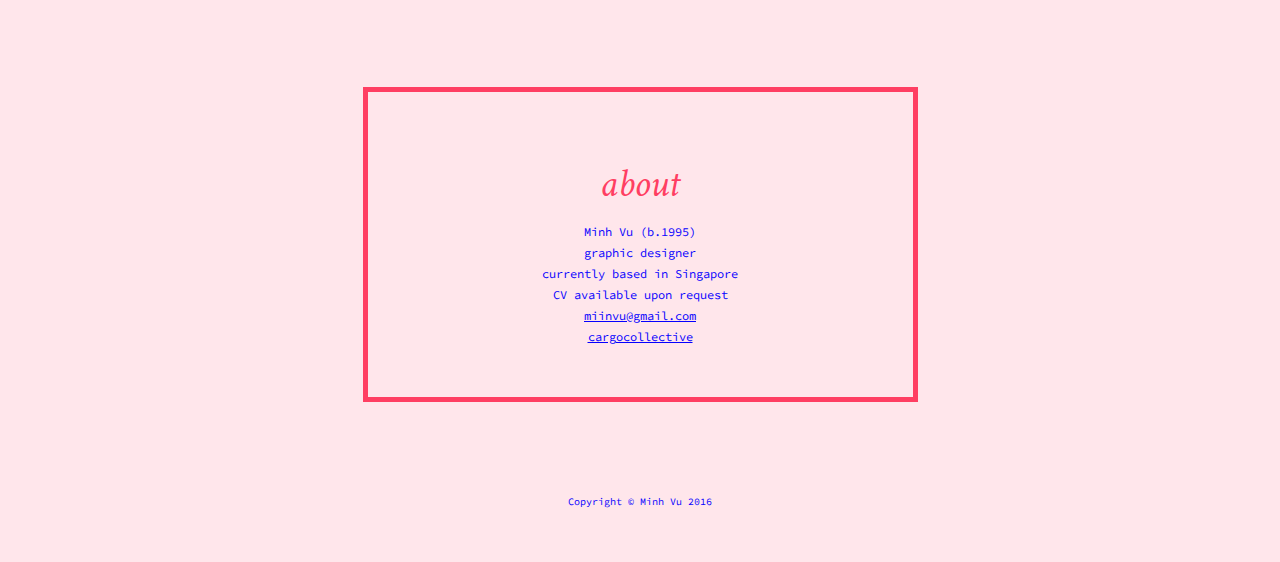
==== commit ca88ee6a: "newprj" ====
--- a/index.html
+++ b/index.html
@@ -9,7 +9,7 @@
     <meta name="description" content="">
     <meta name="author" content="">
 
-    <title>Minh V</title>
+    <title>Minh Vu</title>
 
     <!-- Bootstrap Core CSS -->
     <link href="css/bootstrap.min.css" rel="stylesheet">
@@ -49,7 +49,7 @@
                     <span class="icon-bar"></span>
                     <span class="icon-bar"></span>
                 </button>
-                <a class="navbar-brand page-scroll" href="#page-top">minh vu</a>
+                <a class="navbar-brand page-scroll" href="#page-top">miin vu</a>
             </div>
 
             <!-- Collect the nav links, forms, and other content for toggling -->
@@ -98,17 +98,17 @@
                 </div>
 
                 <div class="col-md-4 col-md-push-1 col-sm-6 portfolio-item" data-anijs="if: scroll, on: window, do: flipInX animated, before: $scrollReveal">
-                    <a href="#cong" class="portfolio-link " data-toggle="modal">
+                    <a href="#opaque" class="portfolio-link " data-toggle="modal">
                         <div class="portfolio-hover">
                             <div class="portfolio-hover-content">
                                 <i class="fa fa-bomb fa-3x"></i>
                             </div>
                         </div>
-                        <img src="img/portfolio/cong.jpg" class="img-responsive" alt="">
-                    </a>
-                    <div class="portfolio-caption">
-                      <p class="text-muted">website design</p>
-                        <h4>Cong Cafe</h4>
+                        <img src="img/portfolio/opaque.png" class="img-responsive" alt="">
+                    </a>
+                    <div class="portfolio-caption">
+                      <p class="text-muted">editorial</p>
+                        <h4>Opaque Magazine</h4>
                     </div>
                 </div>
 
@@ -175,34 +175,56 @@
 
               </div>
               <div class="row">
-                <div class="col-md-3 col-md-push-1 col-sm-4 col-sm-push-0 portfolio-item" data-anijs="if: scroll, on: window, do: flipInX animated, before: $scrollReveal">
-                  <br>
-                    <a href="#portfolioModal6" class="portfolio-link" data-toggle="modal">
-                        <div class="portfolio-hover">
-                            <div class="portfolio-hover-content">
-                                <i class="fa fa-bomb fa-x"></i>
-                            </div>
-                        </div>
-                        <img src="img/portfolio/greenwood.png" class="img-responsive" alt="">
-                    </a>
-                    <div class="portfolio-caption">
-                        <h4>Greenwood</h4>
-                        <p class="text-muted">logo design</p>
-                    </div>
-                </div>
-
-                <div class="col-md-3 col-md-push-2 col-sm-6 portfolio-item" data-anijs="if: scroll, on: window, do: flipInX animated, before: $scrollReveal">
-                    <a href="#opaque" class="portfolio-link " data-toggle="modal">
+
+                <div class="col-md-3 col-md-push-0 col-sm-6 portfolio-item" data-anijs="if: scroll, on: window, do: flipInX animated, before: $scrollReveal">
+                    <br>
+                    <a href="#cong" class="portfolio-link " data-toggle="modal">
+                        <div class="portfolio-hover">
+                            <div class="portfolio-hover-content">
+                                <i class="fa fa-bomb fa-2x"></i>
+                            </div>
+                        </div>
+                        <img src="img/portfolio/cong.jpg" class="img-responsive" alt="">
+                    </a>
+                    <div class="portfolio-caption">
+                      <p class="text-muted">website design</p>
+                        <h4>Cong Cafe</h4>
+                    </div>
+                </div>
+
+
+                <div class="col-md-4 col-md-push-1 col-sm-4 col-sm-push-0 portfolio-item" data-anijs="if: scroll, on: window, do: flipInX animated, before: $scrollReveal">
+
+                    <a href="#miujong" class="portfolio-link" data-toggle="modal">
                         <div class="portfolio-hover">
                             <div class="portfolio-hover-content">
                                 <i class="fa fa-bomb fa-3x"></i>
                             </div>
                         </div>
-                        <img src="img/portfolio/opaque.png" class="img-responsive" alt="">
-                    </a>
-                    <div class="portfolio-caption">
-                      <p class="text-muted">editorial design</p>
-                        <h4>Opaque Magazine</h4>
+                        <img src="img/portfolio/miujong-t.jpg" class="img-responsive" alt="">
+                    </a>
+                    <div class="portfolio-caption">
+                        <h4>Miu Jong Medical Hall</h4>
+                        <p class="text-muted">branding</p>
+                    </div>
+                </div>
+
+
+
+
+                <div class="col-md-3 col-md-push-1 col-sm-6 portfolio-item" data-anijs="if: scroll, on: window, do: flipInX animated, before: $scrollReveal">
+                    <br><br><br><br>
+                    <a href="#nether" class="portfolio-link " data-toggle="modal">
+                        <div class="portfolio-hover">
+                            <div class="portfolio-hover-content">
+                                <i class="fa fa-bomb fa-2x"></i>
+                            </div>
+                        </div>
+                        <img src="img/portfolio/nether-t.jpg" class="img-responsive" alt="">
+                    </a>
+                    <div class="portfolio-caption">
+                      <p class="text-muted">illustration</p>
+                        <h4>the Nethe(r);R</h4>
                     </div>
                 </div>
 
@@ -215,7 +237,7 @@
 
         <section class="container">
           <div class="row">
-            <div class="col-md-6 col-md-push-1 col-sm-6 text-left ">
+            <div class="col-md-6 col-md-push-3 col-sm-6 text-center ">
               <div class="bg-border" data-anijs="if: scroll, on: window, do: flipInX animated, before: $scrollReveal">
                 <section id="about" >
                     <h2 class="section-heading text-center">about</h2>
@@ -223,8 +245,8 @@
                     <br>graphic designer
                     <br>currently based in Singapore
                     <br> CV available upon request
-                    <br>contact: miinvu@gmail.com
-                    <br>(or just drop me an email here <i class="fa fa-long-arrow-right"></i>)
+                    <br><u><a href="mailto:miinvu@gmail.com" target="_blank">miinvu@gmail.com</a>
+                    <br><a href="http://cargocollective.com/minhvb" target="_blank">cargocollective</a></u>
                 </p>
                 </section>
               </div>
@@ -232,7 +254,7 @@
 
 
     <!-- Contact Section -->
-                <div class="col-md-5 col-md-push-0 col-sm-6 text-center ">
+                <div class="col-md-5 col-md-push-0 col-sm-6 text-center hidden">
                   <br><br><div class="bg-border" data-anijs="if: scroll, on: window, do: flipInX animated, before: $scrollReveal">
                   <section id="contact">
                     <h2 class="section-heading">contact</h2>
@@ -350,6 +372,9 @@
                             <img class="img-responsive img-centered" src="img/portfolio/opaque-pv5.jpg" alt="">
                             <img class="img-responsive img-centered" src="img/portfolio/opaque-pv6.jpg" alt="">
                             <img class="img-responsive img-centered" src="img/portfolio/opaque-pv7.jpg" alt="">
+                            <img class="img-responsive img-centered" src="img/portfolio/opaque-pv8.jpg" alt="">
+                            <img class="img-responsive img-centered" src="img/portfolio/opaque-pv9.jpg" alt="">
+
                             <button type="button" class="btn btn-primary" data-dismiss="modal">
                               <i class="fa fa-fast-backward"></i></i> Take me back</button>
                         </div>
@@ -439,6 +464,9 @@
                             <img class="img-responsive img-centered" src="img/portfolio/ukiyo-pv1.jpg" alt="">
                             <img class="img-responsive img-centered" src="img/portfolio/ukiyo-pv2.jpg" alt="">
                             <img class="img-responsive img-centered" src="img/portfolio/ukiyo-pv3.jpg" alt="">
+                            <img class="img-responsive img-centered" src="img/portfolio/ukiyo-pv5.jpg" alt="">
+                            <img class="img-responsive img-centered" src="img/portfolio/ukiyo-pv5b.jpg" alt="">
+
                             <button type="button" class="btn btn-primary" data-dismiss="modal">
                               <i class="fa fa-fast-backward"></i></i> Take me back</button>
                             </div>
@@ -475,6 +503,91 @@
         </div>
     </div>
 
+
+    <!-- Portfolio Modal 6 -->
+    <div class="portfolio-modal modal fade" id="miujong" tabindex="-1" role="dialog" aria-hidden="true">
+        <div class="modal-content">
+            <div class="close-modal" data-dismiss="modal">
+                <i class="fa fa-times fa-2x" style="color:#0600ff"></i>
+            </div>
+            <div class="container">
+                <div class="row">
+                    <div class="col-lg-8 col-lg-offset-2">
+                        <div class="modal-body">
+                            <!-- Project Details Go Here -->
+                            <h2>Miu Jong Medical Hall Branding</h2>
+                            <p>Miu Jong Medical Hall has been established for a long time. It aims to balance the body using Chinese herbal medicine. The brand identity follows this principle and highlights their caring service for both human and nature. The overall visual is calm, friendly, caring and contemporary.
+Their logo combined a simple herbal form and letter M from Miu Jong. It can be used as patterns in several ways. The brand colors are red, blue and brown to match traditional and contemporary visual.
+                             </p>
+                            <img class="img-responsive img-centered" src="img/portfolio/miujong-1.jpg" alt="">
+                            <img class="img-responsive img-centered" src="img/portfolio/miujong-1b.jpg" alt="">
+                            <img class="img-responsive img-centered" src="img/portfolio/miujong-1c.jpg" alt="">
+                            <img class="img-responsive img-centered" src="img/portfolio/miujong-1d.jpg" alt="">
+                            <img class="img-responsive img-centered" src="img/portfolio/miujong-1e.jpg" alt="">
+                            <img class="img-responsive img-centered" src="img/portfolio/miujong-2.jpg" alt="">
+                            <img class="img-responsive img-centered" src="img/portfolio/miujong-3.jpg" alt="">
+                            <img class="img-responsive img-centered" src="img/portfolio/miujong-4.jpg" alt="">
+                            <img class="img-responsive img-centered" src="img/portfolio/miujong-5.jpg" alt="">
+                            <img class="img-responsive img-centered" src="img/portfolio/miujong-6.jpg" alt="">
+                            <p>Wrapper for medicine is divided into 3 kinds:
+<br>1. Red with Fire symbol: for decoction meant to drink hot
+<br>(Eg: help sweat, prevent cold medicines)
+<br>2. Brown with Yin Yang symbol: for decoction meant to drink warm
+<br>(Eg: peaceful & nourishing medicines)
+<br>2. Blue with Tree symbol: for decoction meant to drink cool
+<br>(Eg: detoxifaction, prevent vomit medicines)</p>
+                            <img class="img-responsive img-centered" src="img/portfolio/miujong-7.png" alt="">
+
+                            <button type="button" class="btn btn-primary" data-dismiss="modal">
+                              <i class="fa fa-fast-backward"></i></i> Take me back</button>
+                            </div>
+                    </div>
+                </div>
+            </div>
+        </div>
+    </div>
+
+
+
+    <!-- Portfolio Modal 6 -->
+    <div class="portfolio-modal modal fade" id="nether" tabindex="-1" role="dialog" aria-hidden="true">
+        <div class="modal-content">
+            <div class="close-modal" data-dismiss="modal">
+                <i class="fa fa-times fa-2x" style="color:#0600ff"></i>
+            </div>
+            <div class="container">
+                <div class="row">
+                    <div class="col-lg-8 col-lg-offset-2">
+                        <div class="modal-body">
+                            <!-- Project Details Go Here -->
+                            <h2>the Nethe(r);R</h2>
+                            <p>The project is called Typoetry, a portmanteau word, is an exploration and expression of typeface by interpreting a poem. In particular, it is to design my own alphabet through transformation based on the moods and characters of my chosen poem.
+                              I chose the Nethe( r ); R by Kelvin Tan.
+                              <br>
+                              <a href="http://pastie.org/9718542"><u>Read the excerpt here</u></a>.</p>
+                            <img class="img-responsive img-centered" src="img/portfolio/nether1.png" alt="">
+                            <img class="img-responsive img-centered" src="img/portfolio/nether2.png" alt="">
+                            <img class="img-responsive img-centered" src="img/portfolio/nether3.png" alt="">
+                            <img class="img-responsive img-centered" src="img/portfolio/nether4.png" alt="">
+                            <img class="img-responsive img-centered" src="img/portfolio/nether5.png" alt="">
+                            <img class="img-responsive img-centered" src="img/portfolio/nether6.png" alt="">
+                            <img class="img-responsive img-centered" src="img/portfolio/nether7.png" alt="">
+                            <img class="img-responsive img-centered" src="img/portfolio/nether8.png" alt="">
+                            <img class="img-responsive img-centered" src="img/portfolio/nether9.png" alt="">
+                            <img class="img-responsive img-centered" src="img/portfolio/nether9b.png" alt="">
+
+                            <button type="button" class="btn btn-primary" data-dismiss="modal">
+                              <i class="fa fa-fast-backward"></i></i> Take me back</button>
+                            </div>
+                    </div>
+                </div>
+            </div>
+        </div>
+    </div>
+
+
+
+
     <!-- jQuery & THEME-->
     <script src="js/jquery.js"></script>
 
--- a/css/style.css
+++ b/css/style.css
@@ -2,10 +2,14 @@
   overflow-x:hidden;
   font-family:"Crimson Text","Source Code Pro",sans-serif;
   background-color:#ffe6eb;
-  background-image: url(../img/b.png);
+  background-image: url(../img/bg3.png);
   background-position: center;
   background-attachment: fixed;
-  background-repeat:repeat;
+  background-repeat:no-repeat;
+  -webkit-background-size: cover;
+-moz-background-size: cover;
+-o-background-size: cover;
+background-size: cover;
 }
 
 .text-muted{font-family: "Source Code Pro";color:#0600ff}
@@ -22,6 +26,8 @@
 a{color:#0600ff}a:hover,a:focus,a:active,a.active{color:#0500ce}
 
 h1,h2,h3,h4,h5,h6{font-family: "Crimson Text","Source Code Pro","Helvetica Neue",Helvetica,Arial,sans-serif;color:#ff3e62;font-weight:400}
+
+.link{text-decoration: underline;}
 
 .img-centered{margin:0 auto}.bg-blue{background-color: #0600ff; }
 
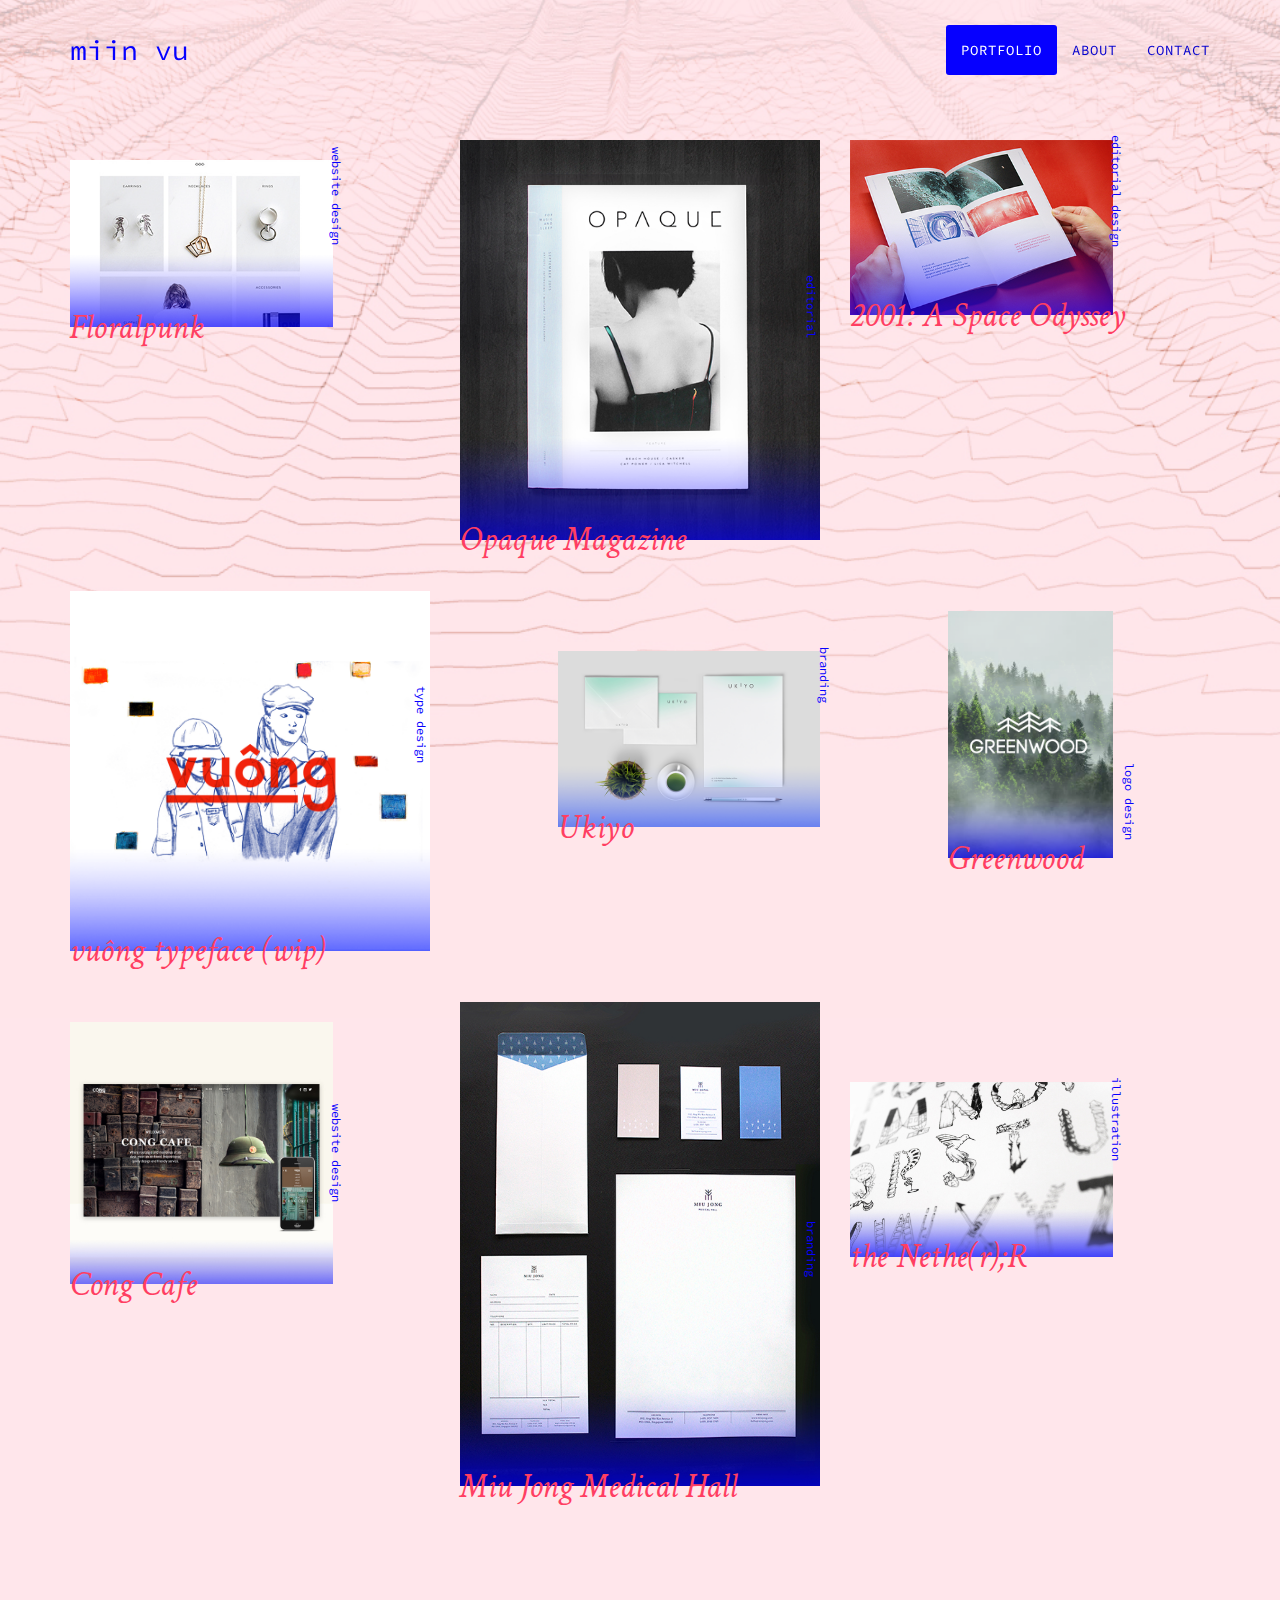
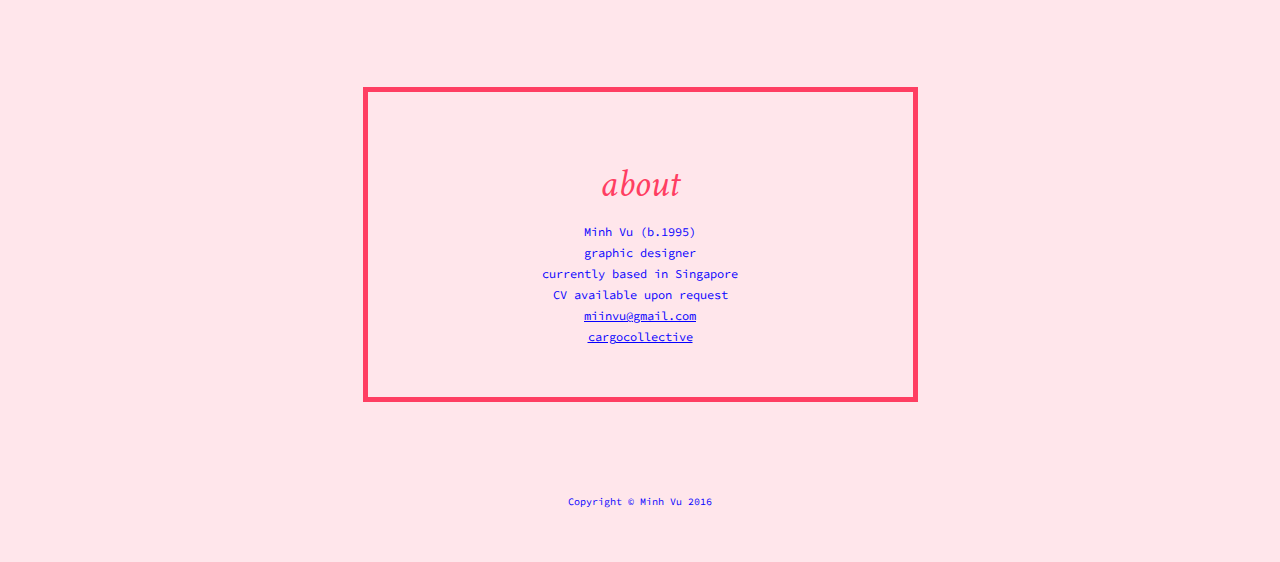
==== commit d256bd68: "various" ====
--- a/index.html
+++ b/index.html
@@ -363,8 +363,7 @@
                     <div class="col-lg-8 col-lg-offset-2">
                         <div class="modal-body">
                             <h2>Opaque Magazine</h2>
-                            <p>A magazine about music and sleep. It simply explores the connection between these two things. Contents include music reviews of relevant musicians, interviews of different people about their sleeps and things around, a mixtape and a photography feature. My magazine concentrates on artists whose music is quite soft and mellow, overall easy-to-sleep-to kind. For interviews, questions are just simple things like what music they listen to before sleeping, where do they sleep best, so on. There is also a photography article which was done by me, and a mixtape.
-                            </p>
+                            <p>A magazine about music and sleep. It simply explores the connection between these two things. Contents include music reviews of relevant musicians, interviews of different people about their sleeps and things around, a mixtape and a photography feature. It concentrates on artists whose music is quite soft and mellow, overall easy-to-sleep-to kind. The interviews revolve around things like what music they listen to before sleeping, where do they sleep best, so on.</p>
                             <img class="img-responsive img-centered" src="img/portfolio/opaque-pv1.jpg" alt="">
                             <img class="img-responsive img-centered" src="img/portfolio/opaque-pv2.jpg" alt="">
                             <img class="img-responsive img-centered" src="img/portfolio/opaque-pv3.jpg" alt="">
@@ -374,6 +373,8 @@
                             <img class="img-responsive img-centered" src="img/portfolio/opaque-pv7.jpg" alt="">
                             <img class="img-responsive img-centered" src="img/portfolio/opaque-pv8.jpg" alt="">
                             <img class="img-responsive img-centered" src="img/portfolio/opaque-pv9.jpg" alt="">
+                            <img class="img-responsive img-centered" src="img/portfolio/opaque-pv9b.jpg" alt="">
+
 
                             <button type="button" class="btn btn-primary" data-dismiss="modal">
                               <i class="fa fa-fast-backward"></i></i> Take me back</button>
--- a/css/style.css
+++ b/css/style.css
@@ -11,6 +11,8 @@
 -o-background-size: cover;
 background-size: cover;
 }
+
+@media (max-width: 600px){body{background-image: none;}}
 
 .text-muted{font-family: "Source Code Pro";color:#0600ff}
 
